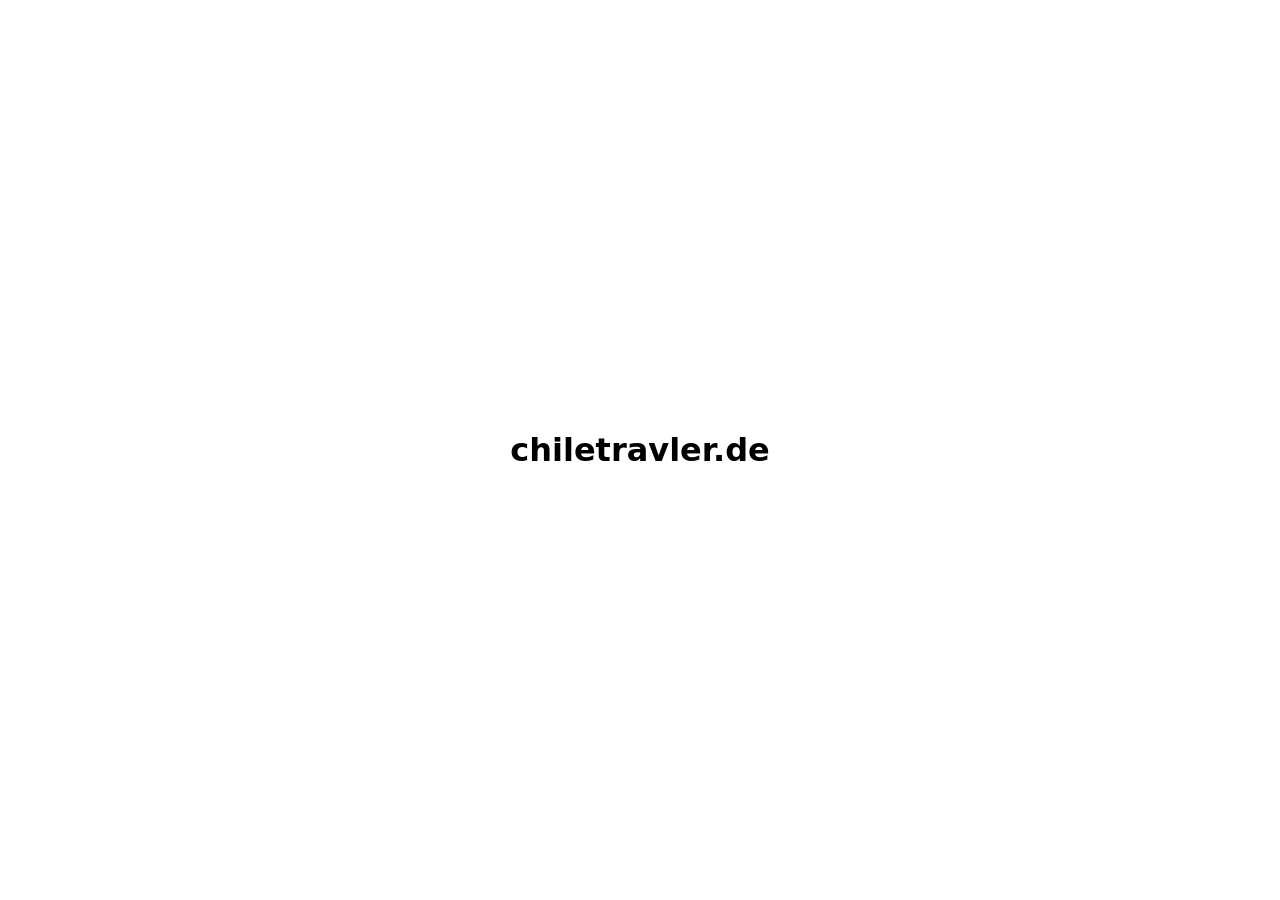
==== index.html @ 89c35374 "Seed chiletravler.de: concept, build brief, CNAME" ====
<!doctype html><html lang="de"><head><meta charset="utf-8"><meta name="viewport" content="width=device-width,initial-scale=1"><meta name="robots" content="noindex"><title>Work in Progress</title></head><body style="font-family:system-ui;display:grid;place-items:center;min-height:100vh;margin:0"><h1>chiletravler.de</h1></body></html>
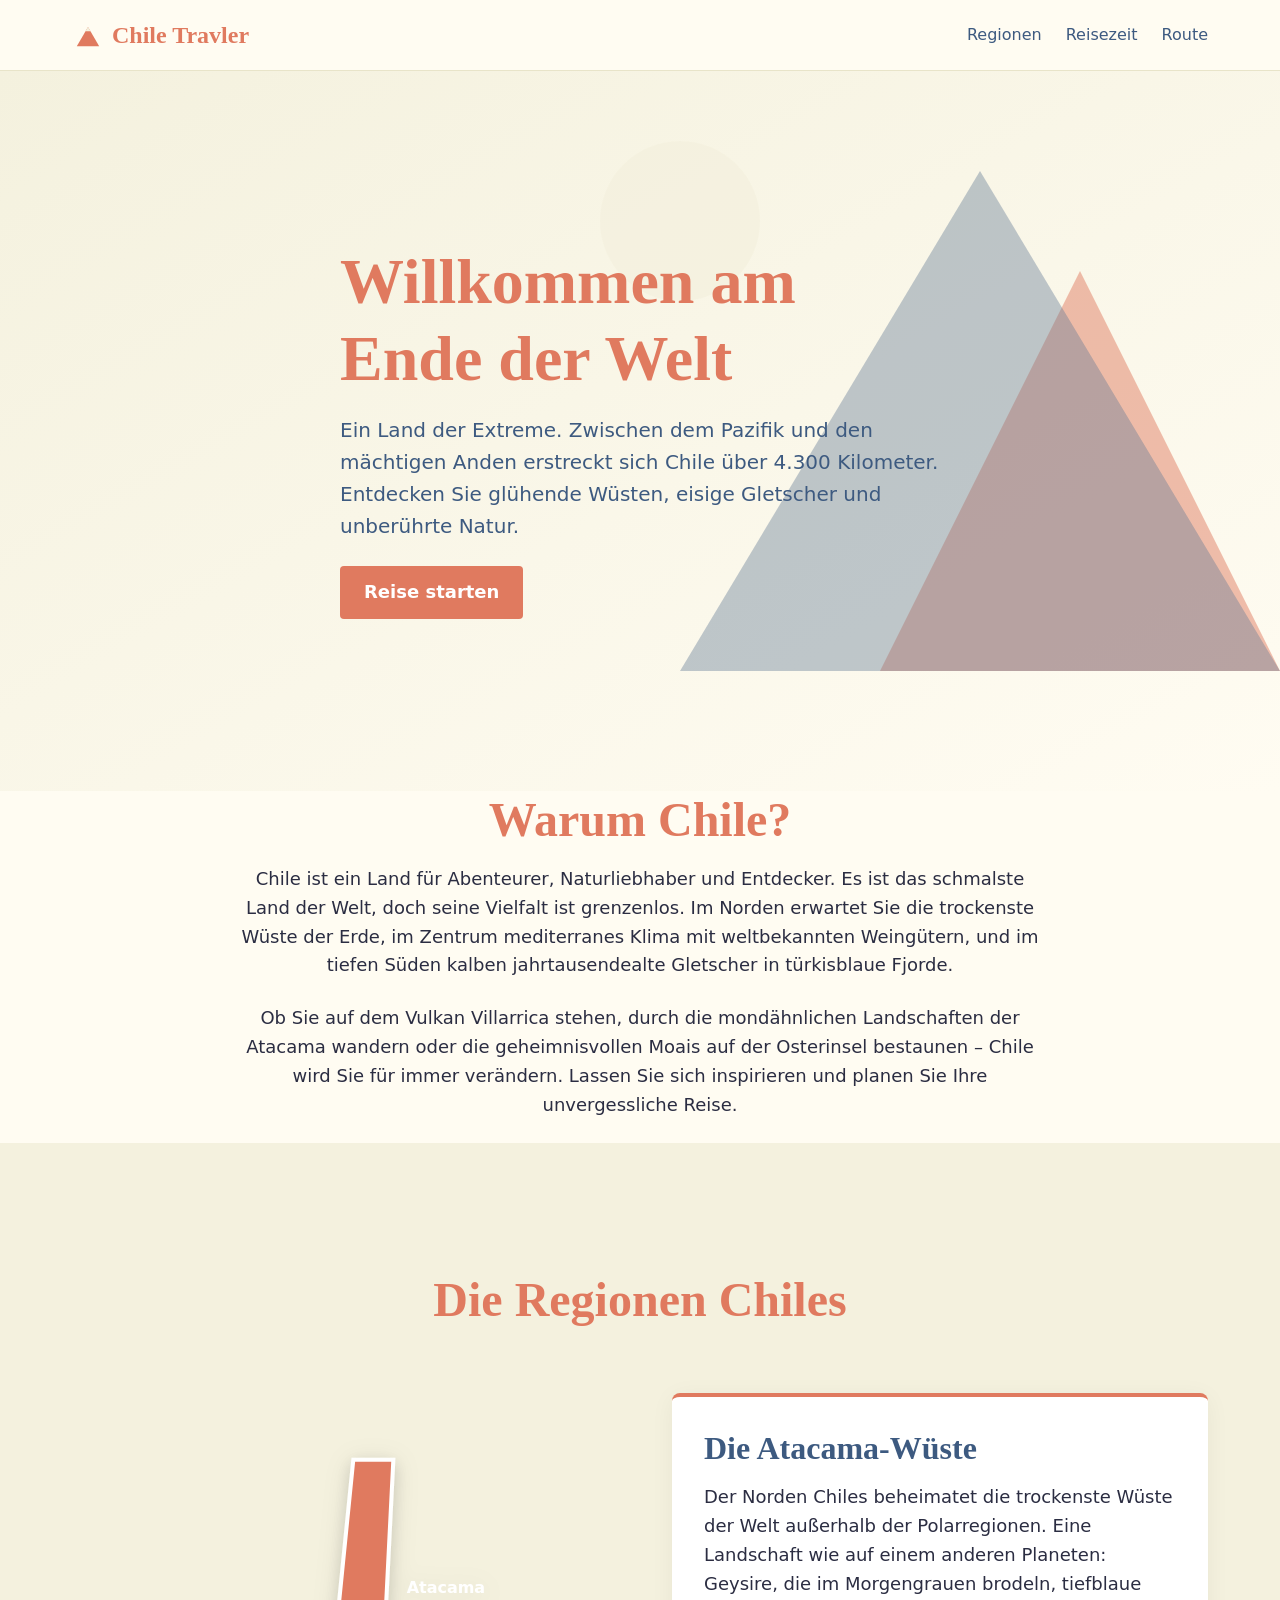
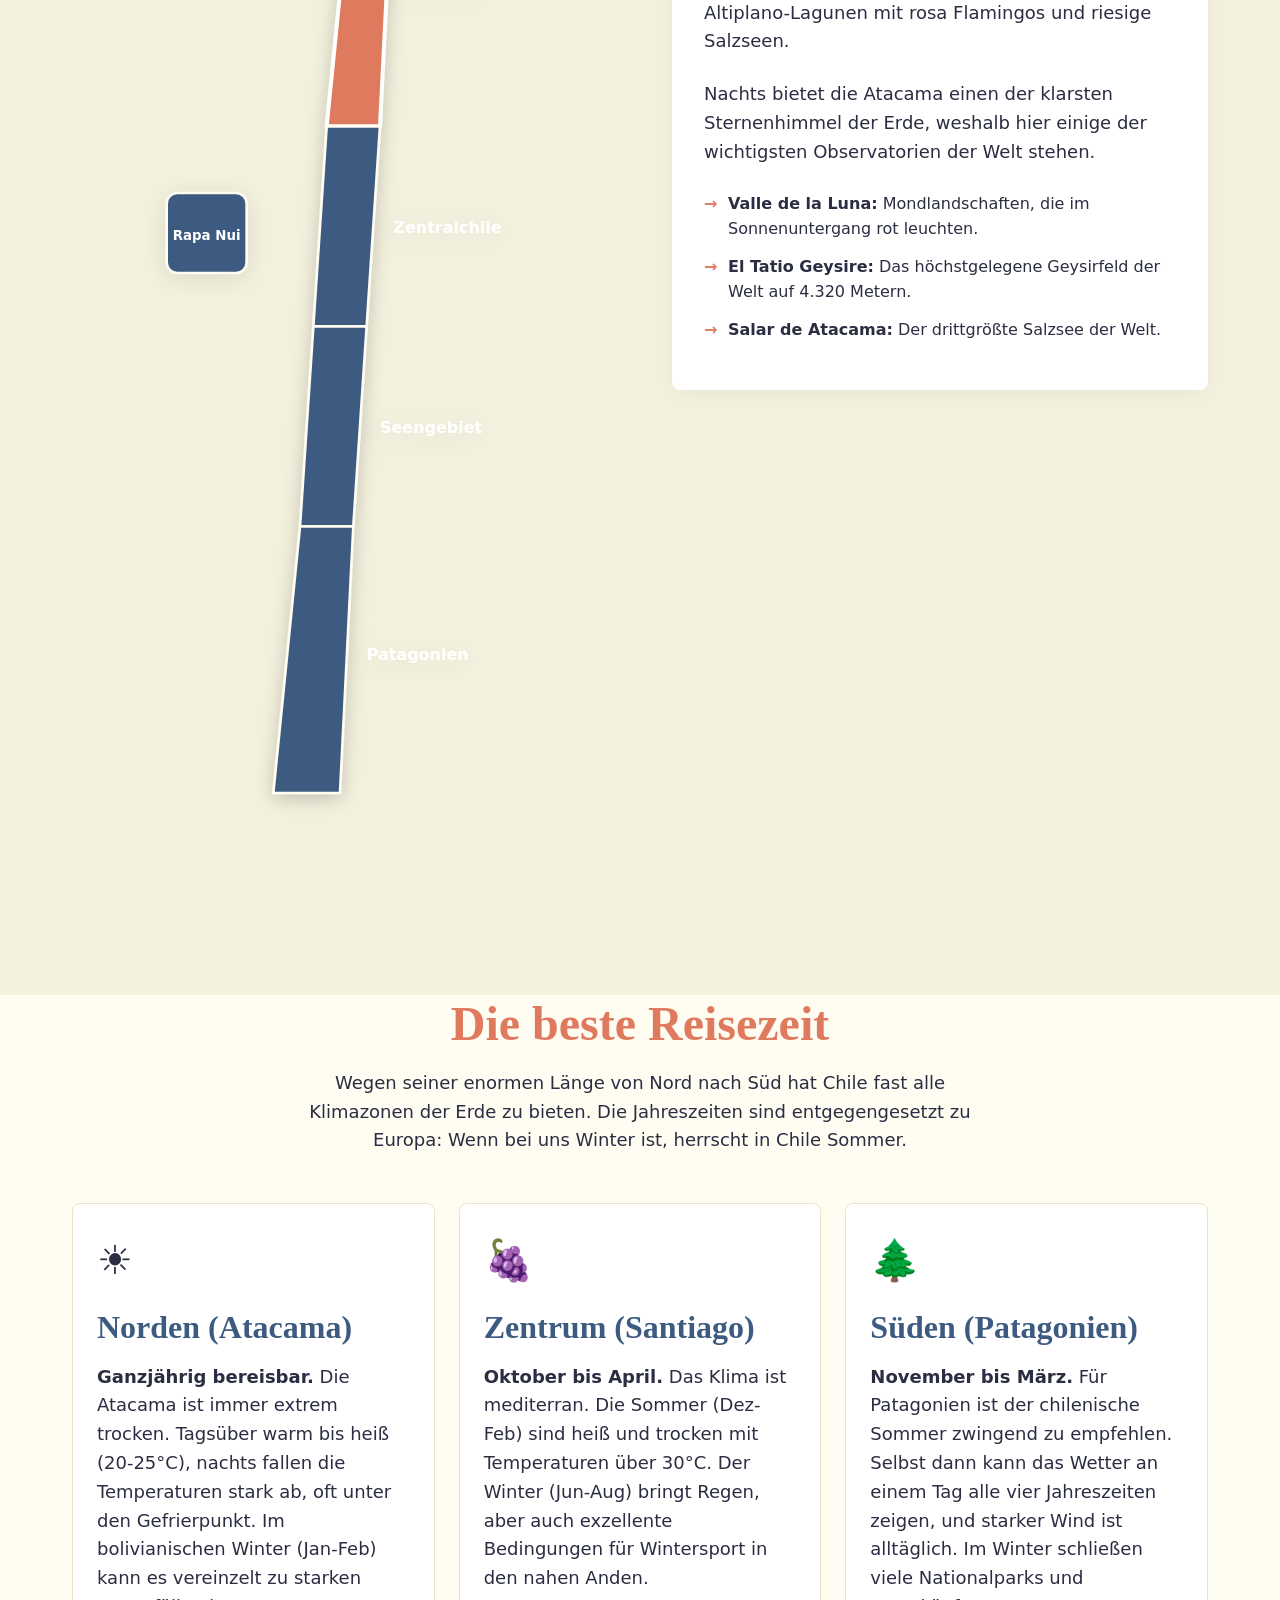
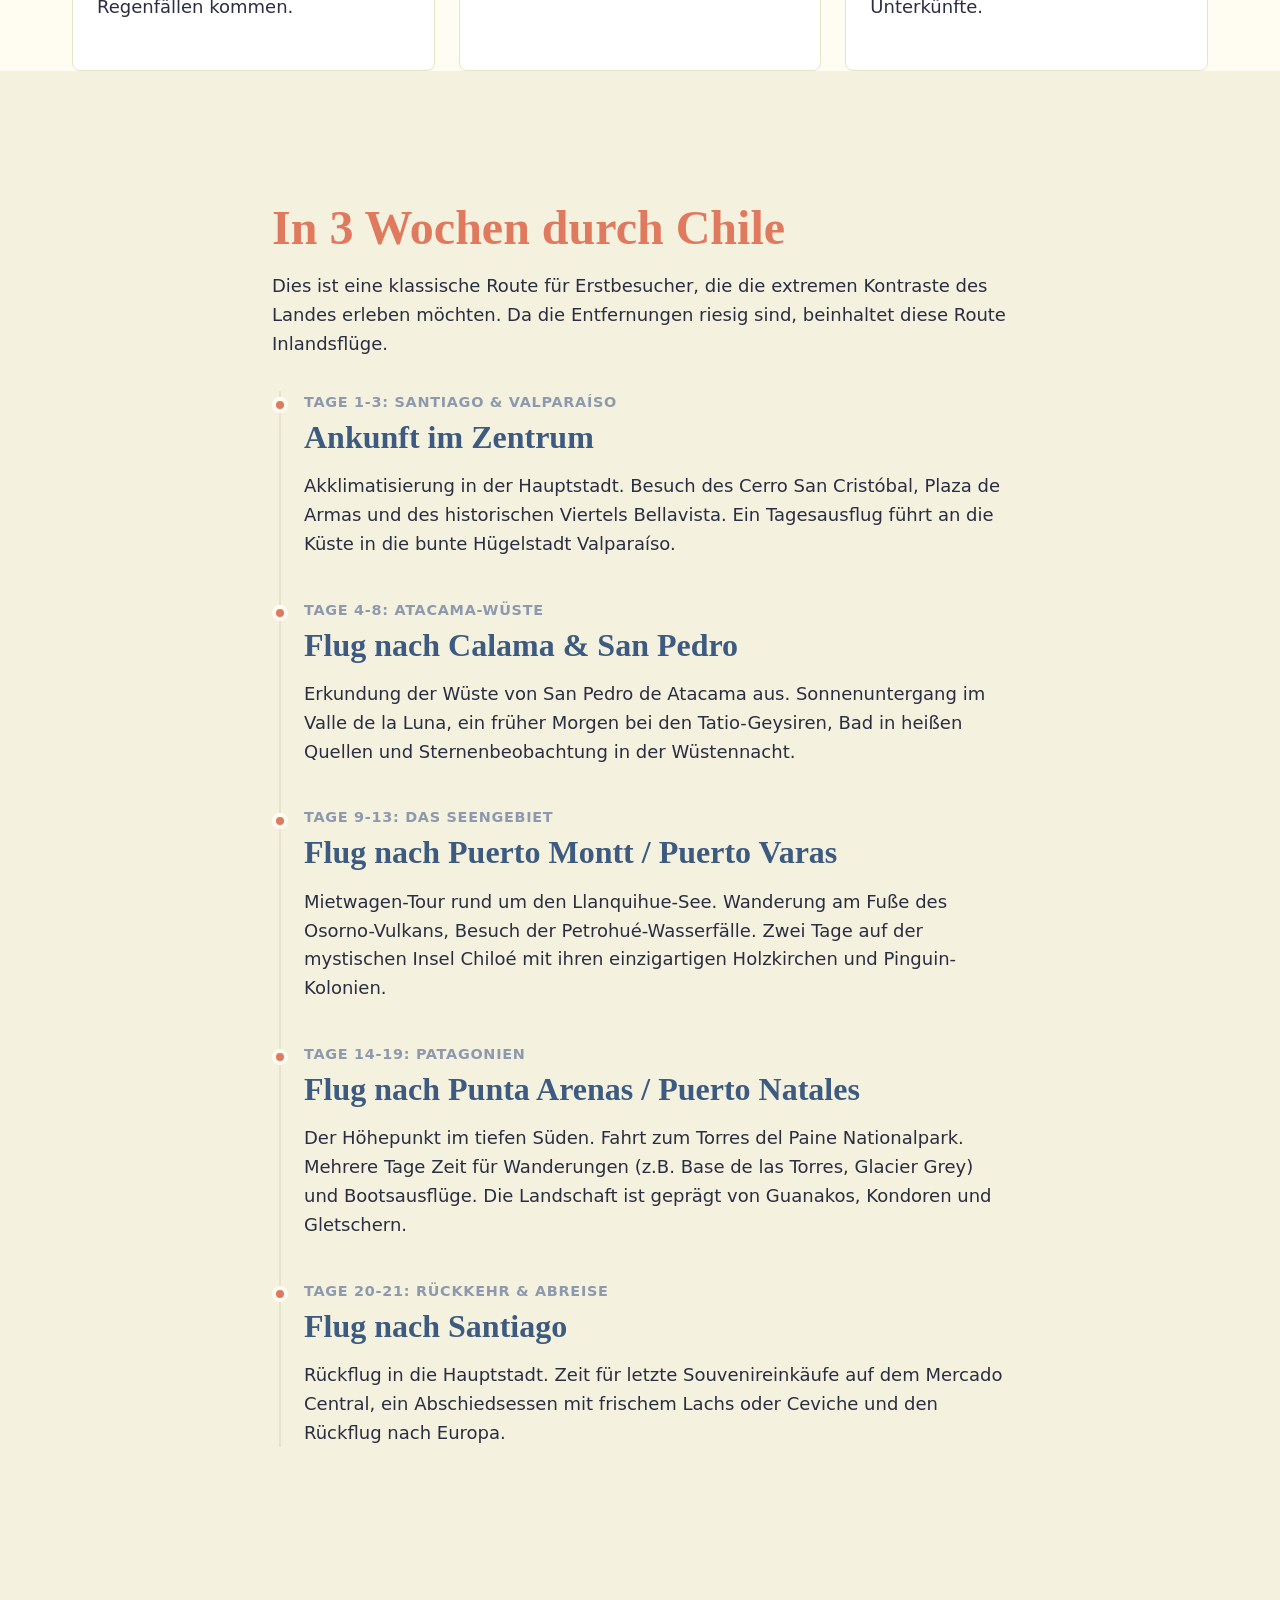
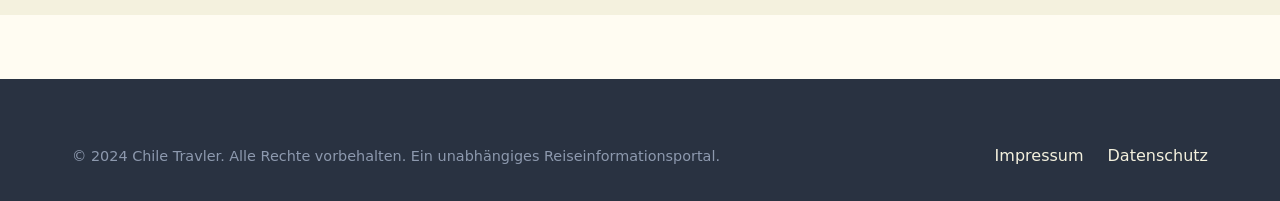
==== commit 8b7350ac: "feat: complete chiletravler.de static site - Built fully responsive one-page landing (index.html) wi" ====
--- a/index.html
+++ b/index.html
@@ -1 +1,260 @@
-<!doctype html><html lang="de"><head><meta charset="utf-8"><meta name="viewport" content="width=device-width,initial-scale=1"><meta name="robots" content="noindex"><title>Work in Progress</title></head><body style="font-family:system-ui;display:grid;place-items:center;min-height:100vh;margin:0"><h1>chiletravler.de</h1></body></html>
+<!DOCTYPE html>
+<html lang="de">
+<head>
+  <meta charset="utf-8">
+  <meta name="viewport" content="width=device-width, initial-scale=1">
+  <title>Chile Travler | Entdecke das Abenteuer deines Lebens</title>
+  <meta name="description" content="Ein Reiseführer für Chile: Von der Atacama-Wüste über Patagonien bis zur Osterinsel. Entdecke die besten Reisezeiten, Routen und Highlights.">
+
+  <!-- Open Graph -->
+  <meta property="og:title" content="Chile Travler | Entdecke das Abenteuer deines Lebens">
+  <meta property="og:description" content="Ein Reiseführer für Chile: Von der Atacama-Wüste über Patagonien bis zur Osterinsel. Entdecke die besten Reisezeiten, Routen und Highlights.">
+  <meta property="og:type" content="website">
+  <meta property="og:url" content="https://chiletravler.de/">
+  <meta property="og:locale" content="de_DE">
+
+  <link rel="stylesheet" href="styles.css">
+  <link rel="icon" type="image/svg+xml" href="favicon.svg">
+  <meta name="theme-color" content="#e07a5f">
+</head>
+<body>
+  <a href="#main-content" class="visually-hidden" style="position: absolute; top: -100px; padding: 1rem; background: var(--color-bg); z-index: 1000;">Zum Hauptinhalt springen</a>
+
+  <header>
+    <div class="container header-inner">
+      <a href="/" class="logo">
+        <svg class="logo-icon" viewBox="0 0 100 100" aria-hidden="true">
+          <path d="M 15,85 L 50,25 L 85,85 Z" fill="#e07a5f"/>
+          <path d="M 50,25 L 42,38 L 58,38 Z" fill="#f4f1de"/>
+        </svg>
+        Chile Travler
+      </a>
+      <nav aria-label="Hauptnavigation">
+        <ul>
+          <li><a href="#karte">Regionen</a></li>
+          <li><a href="#reisezeit">Reisezeit</a></li>
+          <li><a href="#route">Route</a></li>
+        </ul>
+      </nav>
+    </div>
+  </header>
+
+  <main id="main-content">
+    <!-- Hero Section -->
+    <section class="hero">
+      <div class="container">
+        <div class="hero-content">
+          <h1>Willkommen am Ende der Welt</h1>
+          <p>Ein Land der Extreme. Zwischen dem Pazifik und den mächtigen Anden erstreckt sich Chile über 4.300 Kilometer. Entdecken Sie glühende Wüsten, eisige Gletscher und unberührte Natur.</p>
+          <a href="#karte" class="btn">Reise starten</a>
+        </div>
+      </div>
+      <!-- Decorative SVG Background -->
+      <svg class="hero-bg" viewBox="0 0 800 600" preserveAspectRatio="xMaxYMid slice" aria-hidden="true">
+        <path d="M 400,600 L 600,200 L 800,600 Z" fill="var(--color-terracotta)" opacity="0.6"/>
+        <path d="M 200,600 L 500,100 L 800,600 Z" fill="var(--color-andes-blue)" opacity="0.4"/>
+        <circle cx="200" cy="150" r="80" fill="var(--color-sand)" opacity="0.8"/>
+      </svg>
+    </section>
+
+    <!-- Intro Section -->
+    <section class="container" id="intro">
+      <div style="max-width: 800px; margin: 0 auto; text-align: center;">
+        <h2>Warum Chile?</h2>
+        <p>Chile ist ein Land für Abenteurer, Naturliebhaber und Entdecker. Es ist das schmalste Land der Welt, doch seine Vielfalt ist grenzenlos. Im Norden erwartet Sie die trockenste Wüste der Erde, im Zentrum mediterranes Klima mit weltbekannten Weingütern, und im tiefen Süden kalben jahrtausendealte Gletscher in türkisblaue Fjorde.</p>
+        <p>Ob Sie auf dem Vulkan Villarrica stehen, durch die mondähnlichen Landschaften der Atacama wandern oder die geheimnisvollen Moais auf der Osterinsel bestaunen – Chile wird Sie für immer verändern. Lassen Sie sich inspirieren und planen Sie Ihre unvergessliche Reise.</p>
+      </div>
+    </section>
+
+    <!-- Interactive Map Section -->
+    <section class="map-section" id="karte">
+      <div class="container">
+        <h2 style="text-align: center; margin-bottom: var(--spacing-lg);">Die Regionen Chiles</h2>
+        <div class="map-layout">
+
+          <!-- SVG Map -->
+          <div class="map-container" aria-label="Interaktive Karte von Chile">
+            <svg class="chile-map" viewBox="0 0 300 800" xmlns="http://www.w3.org/2000/svg" aria-label="Karte der Regionen Chiles">
+              <!-- Definitions for map -->
+              <defs>
+                <filter id="shadow">
+                  <feDropShadow dx="0" dy="4" stdDeviation="6" flood-opacity="0.1" />
+                </filter>
+              </defs>
+
+              <!-- Map Regions (Simplified representations for visual effect) -->
+              <g class="map-layer" filter="url(#shadow)">
+                <!-- Norte Grande & Chico (Atacama) -->
+                <path id="atacama" class="map-region active" d="M 160,50 L 190,50 L 180,250 L 140,250 Z" aria-label="Region Atacama auswählen" role="button" aria-pressed="true" />
+
+                <!-- Central Chile -->
+                <path id="zentralchile" class="map-region" d="M 140,250 L 180,250 L 170,400 L 130,400 Z" aria-label="Region Zentralchile auswählen" role="button" aria-pressed="false" />
+
+                <!-- Lakes Region -->
+                <path id="seengebiet" class="map-region" d="M 130,400 L 170,400 L 160,550 L 120,550 Z" aria-label="Region Seengebiet auswählen" role="button" aria-pressed="false" />
+
+                <!-- Patagonia -->
+                <path id="patagonien" class="map-region" d="M 120,550 L 160,550 L 150,750 L 100,750 L 110,650 Z" aria-label="Region Patagonien auswählen" role="button" aria-pressed="false" />
+              </g>
+
+              <!-- Easter Island (floating box) -->
+              <g transform="translate(20, 300)">
+                <rect id="osterinsel" class="map-region" x="0" y="0" width="60" height="60" rx="8" aria-label="Region Osterinsel auswählen" role="button" aria-pressed="false" />
+                <text x="30" y="35" text-anchor="middle" font-family="var(--font-sans)" font-size="10" fill="#fff" pointer-events="none" font-weight="bold">Rapa Nui</text>
+              </g>
+
+              <!-- Map Labels -->
+              <g class="map-labels">
+                <text x="200" y="150">Atacama</text>
+                <text x="190" y="330">Zentralchile</text>
+                <text x="180" y="480">Seengebiet</text>
+                <text x="170" y="650">Patagonien</text>
+              </g>
+            </svg>
+          </div>
+
+          <!-- Content Panels -->
+          <div class="region-content" aria-live="polite">
+
+            <!-- Atacama Panel -->
+            <div id="panel-atacama" class="region-panel active">
+              <h3>Die Atacama-Wüste</h3>
+              <p>Der Norden Chiles beheimatet die trockenste Wüste der Welt außerhalb der Polarregionen. Eine Landschaft wie auf einem anderen Planeten: Geysire, die im Morgengrauen brodeln, tiefblaue Altiplano-Lagunen mit rosa Flamingos und riesige Salzseen.</p>
+              <p>Nachts bietet die Atacama einen der klarsten Sternenhimmel der Erde, weshalb hier einige der wichtigsten Observatorien der Welt stehen.</p>
+              <ul class="region-highlights">
+                <li><strong>Valle de la Luna:</strong> Mondlandschaften, die im Sonnenuntergang rot leuchten.</li>
+                <li><strong>El Tatio Geysire:</strong> Das höchstgelegene Geysirfeld der Welt auf 4.320 Metern.</li>
+                <li><strong>Salar de Atacama:</strong> Der drittgrößte Salzsee der Welt.</li>
+              </ul>
+            </div>
+
+            <!-- Zentralchile Panel -->
+            <div id="panel-zentralchile" class="region-panel" hidden>
+              <h3>Zentralchile & Santiago</h3>
+              <p>Das Herz Chiles schlägt im Zentrum. Die kosmopolitische Hauptstadt Santiago de Chile liegt malerisch eingebettet in einem Tal, umgeben von den schneebedeckten Gipfeln der Anden.</p>
+              <p>Diese Region profitiert von einem mediterranen Klima, was sie zu einem der weltbesten Weinbaugebiete macht. Nur wenige Autostunden entfernt liegt die bunte Hafenstadt Valparaíso, die zum UNESCO-Weltkulturerbe gehört.</p>
+              <ul class="region-highlights">
+                <li><strong>Santiago:</strong> Pulsierende Metropole mit dem Aussichtsberg Cerro San Cristóbal.</li>
+                <li><strong>Valparaíso:</strong> Künstlerische Hafenstadt mit historischen Standseilbahnen und Street-Art.</li>
+                <li><strong>Casablanca-Tal:</strong> Exzellente Weingüter, berühmt für Sauvignon Blanc und Carménère.</li>
+              </ul>
+            </div>
+
+            <!-- Seengebiet Panel -->
+            <div id="panel-seengebiet" class="region-panel" hidden>
+              <h3>Das Seengebiet</h3>
+              <p>Der Kleine Süden Chiles, auch die chilenische Schweiz genannt. Tiefblaue Seen, dichte, uralte Araukarienwälder und schneebedeckte, perfekt kegelförmige Vulkane prägen das Bild dieser magischen Region.</p>
+              <p>Es ist ein Paradies für Outdoor-Enthusiasten: Wandern, Rafting, Skifahren und Fliegenfischen gehören hier zum Alltag. Zudem ist die Region stark von der Kultur der indigenen Mapuche geprägt.</p>
+              <ul class="region-highlights">
+                <li><strong>Vulkan Osorno:</strong> Ein makelloser Kegelvulkan am Ufer des Llanquihue-Sees.</li>
+                <li><strong>Insel Chiloé:</strong> Mystische Insel mit einzigartigen Holzkirchen und Palafitos (Pfahlbauten).</li>
+                <li><strong>Pucón:</strong> Das Abenteuer-Zentrum am Fuße des aktiven Vulkans Villarrica.</li>
+              </ul>
+            </div>
+
+            <!-- Patagonien Panel -->
+            <div id="panel-patagonien" class="region-panel" hidden>
+              <h3>Patagonien & Tierra del Fuego</h3>
+              <p>Der wilde, ungezähmte Süden. Patagonien ist eine Landschaft der Superlative, geprägt von gigantischen Eisfeldern, schroffen Granitspitzen, tiefen Fjorden und endloser Pampa.</p>
+              <p>Ganz im Süden, durch die Magellanstraße getrennt, liegt Feuerland (Tierra del Fuego) – das Ende der Welt. Die Natur hier ist rau, unbarmherzig und von unbeschreiblicher Schönheit.</p>
+              <ul class="region-highlights">
+                <li><strong>Torres del Paine:</strong> Einer der schönsten Nationalparks der Welt mit den markanten Granittürmen.</li>
+                <li><strong>Carretera Austral:</strong> Eine der spektakulärsten Roadtrip-Routen der Welt durch dichte Urwälder.</li>
+                <li><strong>Punta Arenas:</strong> Das Tor zur Antarktis und Ausgangspunkt für Pinguin-Beobachtungen.</li>
+              </ul>
+            </div>
+
+            <!-- Osterinsel Panel -->
+            <div id="panel-osterinsel" class="region-panel" hidden>
+              <h3>Osterinsel (Rapa Nui)</h3>
+              <p>Über 3.500 Kilometer vom chilenischen Festland entfernt, mitten im Pazifik, liegt eine der isoliertesten bewohnten Inseln der Welt. Die Osterinsel ist berühmt für ihre mysteriösen, gigantischen Steinstatuen, die Moais.</p>
+              <p>Doch Rapa Nui bietet mehr als nur Archäologie: Vulkanische Krater, weiße Sandstrände und eine lebendige polynesische Kultur machen die Insel zu einem unvergleichlichen Reiseziel.</p>
+              <ul class="region-highlights">
+                <li><strong>Ahu Tongariki:</strong> Die größte Zeremonialanlage mit 15 aufgereihten Moais.</li>
+                <li><strong>Rano Raraku:</strong> Der Steinbruch der Vulkane, in dem die Statuen gemeißelt wurden.</li>
+                <li><strong>Anakena Beach:</strong> Ein malerischer Palmenstrand mit eigenem Ahu (Plattform).</li>
+              </ul>
+            </div>
+
+          </div>
+        </div>
+      </div>
+    </section>
+
+    <!-- Best Times Section -->
+    <section class="container" id="reisezeit">
+      <h2 style="text-align: center;">Die beste Reisezeit</h2>
+      <p style="text-align: center; max-width: 700px; margin: 0 auto 3rem;">Wegen seiner enormen Länge von Nord nach Süd hat Chile fast alle Klimazonen der Erde zu bieten. Die Jahreszeiten sind entgegengesetzt zu Europa: Wenn bei uns Winter ist, herrscht in Chile Sommer.</p>
+
+      <div class="weather-cards">
+        <div class="weather-card">
+          <div class="weather-icon" aria-hidden="true">☀️</div>
+          <h3>Norden (Atacama)</h3>
+          <p><strong>Ganzjährig bereisbar.</strong> Die Atacama ist immer extrem trocken. Tagsüber warm bis heiß (20-25°C), nachts fallen die Temperaturen stark ab, oft unter den Gefrierpunkt. Im bolivianischen Winter (Jan-Feb) kann es vereinzelt zu starken Regenfällen kommen.</p>
+        </div>
+        <div class="weather-card">
+          <div class="weather-icon" aria-hidden="true">🍇</div>
+          <h3>Zentrum (Santiago)</h3>
+          <p><strong>Oktober bis April.</strong> Das Klima ist mediterran. Die Sommer (Dez-Feb) sind heiß und trocken mit Temperaturen über 30°C. Der Winter (Jun-Aug) bringt Regen, aber auch exzellente Bedingungen für Wintersport in den nahen Anden.</p>
+        </div>
+        <div class="weather-card">
+          <div class="weather-icon" aria-hidden="true">🌲</div>
+          <h3>Süden (Patagonien)</h3>
+          <p><strong>November bis März.</strong> Für Patagonien ist der chilenische Sommer zwingend zu empfehlen. Selbst dann kann das Wetter an einem Tag alle vier Jahreszeiten zeigen, und starker Wind ist alltäglich. Im Winter schließen viele Nationalparks und Unterkünfte.</p>
+        </div>
+      </div>
+    </section>
+
+    <!-- Route Section -->
+    <section class="map-section" id="route">
+      <div class="container" style="max-width: 800px;">
+        <h2>In 3 Wochen durch Chile</h2>
+        <p>Dies ist eine klassische Route für Erstbesucher, die die extremen Kontraste des Landes erleben möchten. Da die Entfernungen riesig sind, beinhaltet diese Route Inlandsflüge.</p>
+
+        <div class="route-timeline">
+          <div class="route-stop">
+            <span class="route-day">Tage 1-3: Santiago & Valparaíso</span>
+            <h3>Ankunft im Zentrum</h3>
+            <p>Akklimatisierung in der Hauptstadt. Besuch des Cerro San Cristóbal, Plaza de Armas und des historischen Viertels Bellavista. Ein Tagesausflug führt an die Küste in die bunte Hügelstadt Valparaíso.</p>
+          </div>
+          <div class="route-stop">
+            <span class="route-day">Tage 4-8: Atacama-Wüste</span>
+            <h3>Flug nach Calama & San Pedro</h3>
+            <p>Erkundung der Wüste von San Pedro de Atacama aus. Sonnenuntergang im Valle de la Luna, ein früher Morgen bei den Tatio-Geysiren, Bad in heißen Quellen und Sternenbeobachtung in der Wüstennacht.</p>
+          </div>
+          <div class="route-stop">
+            <span class="route-day">Tage 9-13: Das Seengebiet</span>
+            <h3>Flug nach Puerto Montt / Puerto Varas</h3>
+            <p>Mietwagen-Tour rund um den Llanquihue-See. Wanderung am Fuße des Osorno-Vulkans, Besuch der Petrohué-Wasserfälle. Zwei Tage auf der mystischen Insel Chiloé mit ihren einzigartigen Holzkirchen und Pinguin-Kolonien.</p>
+          </div>
+          <div class="route-stop">
+            <span class="route-day">Tage 14-19: Patagonien</span>
+            <h3>Flug nach Punta Arenas / Puerto Natales</h3>
+            <p>Der Höhepunkt im tiefen Süden. Fahrt zum Torres del Paine Nationalpark. Mehrere Tage Zeit für Wanderungen (z.B. Base de las Torres, Glacier Grey) und Bootsausflüge. Die Landschaft ist geprägt von Guanakos, Kondoren und Gletschern.</p>
+          </div>
+          <div class="route-stop">
+            <span class="route-day">Tage 20-21: Rückkehr & Abreise</span>
+            <h3>Flug nach Santiago</h3>
+            <p>Rückflug in die Hauptstadt. Zeit für letzte Souvenireinkäufe auf dem Mercado Central, ein Abschiedsessen mit frischem Lachs oder Ceviche und den Rückflug nach Europa.</p>
+          </div>
+        </div>
+      </div>
+    </section>
+
+  </main>
+
+  <footer>
+    <div class="container footer-content">
+      <div class="copyright">
+        © 2024 Chile Travler. Alle Rechte vorbehalten. Ein unabhängiges Reiseinformationsportal.
+      </div>
+      <ul class="footer-links">
+        <li><a href="impressum.html">Impressum</a></li>
+        <li><a href="datenschutz.html">Datenschutz</a></li>
+      </ul>
+    </div>
+  </footer>
+
+  <script src="script.js"></script>
+</body>
+</html>
--- a/styles.css
+++ b/styles.css
@@ -0,0 +1,501 @@
+/* Base styles & variables */
+:root {
+  /* Colors - warm & adventurous */
+  --color-terracotta: #e07a5f;
+  --color-terracotta-dark: #c05c43;
+  --color-sand: #f4f1de;
+  --color-sand-dark: #e8e4c9;
+  --color-andes-blue: #3d5a80;
+  --color-andes-blue-dark: #293241;
+  --color-text: #2b2d42;
+  --color-text-light: #8d99ae;
+  --color-bg: #fffcf2;
+  --color-bg-card: #ffffff;
+
+  /* Typography */
+  --font-serif: "Georgia", "Times New Roman", serif;
+  --font-sans: system-ui, -apple-system, BlinkMacSystemFont, "Segoe UI", Roboto, "Helvetica Neue", Arial, sans-serif;
+
+  /* Layout */
+  --max-width: 1200px;
+  --spacing-sm: 1rem;
+  --spacing-md: 2rem;
+  --spacing-lg: 4rem;
+  --spacing-xl: 8rem;
+
+  /* Border radius */
+  --br: 8px;
+}
+
+/* Dark mode support */
+@media (prefers-color-scheme: dark) {
+  :root {
+    --color-text: #f4f1de;
+    --color-text-light: #a8b2c1;
+    --color-bg: #1a1f26;
+    --color-bg-card: #293241;
+    --color-andes-blue: #6d93c0;
+  }
+}
+
+/* Reset & Base */
+*, *::before, *::after {
+  box-sizing: border-box;
+}
+
+body {
+  margin: 0;
+  font-family: var(--font-sans);
+  color: var(--color-text);
+  background-color: var(--color-bg);
+  line-height: 1.6;
+  overflow-x: hidden;
+}
+
+/* Reduced motion */
+@media (prefers-reduced-motion: reduce) {
+  * {
+    animation-duration: 0.01ms !important;
+    animation-iteration-count: 1 !important;
+    transition-duration: 0.01ms !important;
+    scroll-behavior: auto !important;
+  }
+}
+
+html {
+  scroll-behavior: smooth;
+}
+
+/* Typography */
+h1, h2, h3, h4, h5, h6 {
+  font-family: var(--font-serif);
+  color: var(--color-terracotta);
+  line-height: 1.2;
+  margin-top: 0;
+  margin-bottom: 1rem;
+}
+
+h1 {
+  font-size: clamp(2.5rem, 5vw, 4.5rem);
+}
+
+h2 {
+  font-size: clamp(2rem, 4vw, 3rem);
+}
+
+h3 {
+  font-size: clamp(1.5rem, 3vw, 2rem);
+  color: var(--color-andes-blue);
+}
+
+p {
+  margin-top: 0;
+  margin-bottom: 1.5rem;
+  font-size: 1.125rem;
+}
+
+a {
+  color: var(--color-andes-blue);
+  text-decoration: none;
+  font-weight: 500;
+  transition: color 0.2s ease;
+}
+
+a:hover, a:focus {
+  color: var(--color-terracotta);
+  text-decoration: underline;
+}
+
+a:focus-visible, button:focus-visible, [tabindex]:focus-visible {
+  outline: 3px solid var(--color-terracotta);
+  outline-offset: 4px;
+}
+
+/* Layout classes */
+.container {
+  max-width: var(--max-width);
+  margin: 0 auto;
+  padding: 0 var(--spacing-sm);
+}
+
+@media (min-width: 768px) {
+  .container {
+    padding: 0 var(--spacing-md);
+  }
+}
+
+section {
+  padding: var(--spacing-lg) 0;
+}
+
+@media (min-width: 768px) {
+  section {
+    padding: var(--spacing-xl) 0;
+  }
+}
+
+.visually-hidden {
+  position: absolute;
+  width: 1px;
+  height: 1px;
+  padding: 0;
+  margin: -1px;
+  overflow: hidden;
+  clip: rect(0, 0, 0, 0);
+  white-space: nowrap;
+  border: 0;
+}
+
+/* Header & Nav */
+header {
+  padding: var(--spacing-sm) 0;
+  background-color: var(--color-bg);
+  border-bottom: 1px solid var(--color-sand-dark);
+  position: sticky;
+  top: 0;
+  z-index: 100;
+}
+
+.header-inner {
+  display: flex;
+  justify-content: space-between;
+  align-items: center;
+  flex-wrap: wrap;
+  gap: 1rem;
+}
+
+.logo {
+  display: flex;
+  align-items: center;
+  gap: 0.5rem;
+  font-family: var(--font-serif);
+  font-size: 1.5rem;
+  font-weight: bold;
+  color: var(--color-terracotta);
+  text-decoration: none;
+}
+
+.logo:hover {
+  text-decoration: none;
+  color: var(--color-terracotta-dark);
+}
+
+.logo-icon {
+  width: 32px;
+  height: 32px;
+}
+
+nav ul {
+  list-style: none;
+  padding: 0;
+  margin: 0;
+  display: flex;
+  gap: 1.5rem;
+  flex-wrap: wrap;
+}
+
+/* Hero Section */
+.hero {
+  position: relative;
+  min-height: 80vh;
+  display: flex;
+  align-items: center;
+  overflow: hidden;
+  background: linear-gradient(to bottom right, var(--color-sand), var(--color-bg));
+}
+
+@media (prefers-color-scheme: dark) {
+  .hero {
+    background: linear-gradient(to bottom right, #2a271d, var(--color-bg));
+  }
+}
+
+.hero-content {
+  position: relative;
+  z-index: 2;
+  max-width: 600px;
+}
+
+.hero p {
+  font-size: 1.25rem;
+  color: var(--color-andes-blue);
+  font-weight: 500;
+}
+
+@media (prefers-color-scheme: dark) {
+  .hero p {
+    color: var(--color-text-light);
+  }
+}
+
+/* SVG Illustration background for hero */
+.hero-bg {
+  position: absolute;
+  top: 0;
+  right: 0;
+  bottom: 0;
+  width: 100%;
+  max-width: 800px;
+  z-index: 1;
+  opacity: 0.8;
+  pointer-events: none;
+}
+
+@media (max-width: 767px) {
+  .hero-bg {
+    opacity: 0.3;
+  }
+}
+
+/* Button */
+.btn {
+  display: inline-block;
+  background-color: var(--color-terracotta);
+  color: #fff;
+  padding: 0.75rem 1.5rem;
+  border-radius: 4px;
+  font-weight: bold;
+  text-decoration: none;
+  border: none;
+  cursor: pointer;
+  transition: background-color 0.2s ease, transform 0.2s ease;
+  font-size: 1.125rem;
+}
+
+.btn:hover, .btn:focus {
+  background-color: var(--color-terracotta-dark);
+  color: #fff;
+  text-decoration: none;
+  transform: translateY(-2px);
+}
+
+/* Interactive Map Section */
+.map-section {
+  background-color: var(--color-sand);
+}
+
+@media (prefers-color-scheme: dark) {
+  .map-section {
+    background-color: #2a271d;
+  }
+}
+
+.map-layout {
+  display: grid;
+  grid-template-columns: 1fr;
+  gap: var(--spacing-md);
+  align-items: start;
+}
+
+@media (min-width: 768px) {
+  .map-layout {
+    grid-template-columns: 1fr 1fr;
+    gap: var(--spacing-lg);
+  }
+}
+
+.map-container {
+  position: relative;
+  width: 100%;
+  max-width: 400px;
+  margin: 0 auto;
+}
+
+.chile-map {
+  width: 100%;
+  height: auto;
+  filter: drop-shadow(0 4px 12px rgba(0,0,0,0.1));
+}
+
+.map-region {
+  fill: var(--color-andes-blue);
+  stroke: var(--color-bg);
+  stroke-width: 2;
+  transition: fill 0.3s ease, transform 0.3s ease;
+  cursor: pointer;
+  transform-origin: center;
+}
+
+.map-region:hover, .map-region:focus {
+  fill: var(--color-terracotta);
+  outline: none;
+}
+
+.map-region.active {
+  fill: var(--color-terracotta);
+  stroke: #fff;
+  stroke-width: 3;
+}
+
+.map-labels text {
+  font-family: var(--font-sans);
+  font-size: 12px;
+  font-weight: bold;
+  fill: #fff;
+  pointer-events: none;
+}
+
+.region-content {
+  background-color: var(--color-bg-card);
+  padding: var(--spacing-md);
+  border-radius: var(--br);
+  box-shadow: 0 4px 24px rgba(0,0,0,0.05);
+  min-height: 400px;
+  border-top: 4px solid var(--color-terracotta);
+}
+
+.region-panel {
+  display: none;
+  animation: fadeIn 0.4s ease;
+}
+
+.region-panel.active {
+  display: block;
+}
+
+@keyframes fadeIn {
+  from { opacity: 0; transform: translateY(10px); }
+  to { opacity: 1; transform: translateY(0); }
+}
+
+.region-highlights {
+  list-style-type: none;
+  padding: 0;
+  margin-top: 1.5rem;
+}
+
+.region-highlights li {
+  position: relative;
+  padding-left: 1.5rem;
+  margin-bottom: 0.75rem;
+}
+
+.region-highlights li::before {
+  content: "→";
+  position: absolute;
+  left: 0;
+  color: var(--color-terracotta);
+  font-weight: bold;
+}
+
+/* Route & Timeline */
+.route-timeline {
+  position: relative;
+  padding-left: 2rem;
+  margin-top: 2rem;
+}
+
+.route-timeline::before {
+  content: "";
+  position: absolute;
+  left: 7px;
+  top: 0;
+  bottom: 0;
+  width: 2px;
+  background-color: var(--color-sand-dark);
+}
+
+.route-stop {
+  position: relative;
+  margin-bottom: 2.5rem;
+}
+
+.route-stop::before {
+  content: "";
+  position: absolute;
+  left: -2rem;
+  top: 0.4rem;
+  width: 16px;
+  height: 16px;
+  border-radius: 50%;
+  background-color: var(--color-terracotta);
+  border: 4px solid var(--color-bg);
+}
+
+.route-day {
+  font-weight: bold;
+  color: var(--color-text-light);
+  font-size: 0.9rem;
+  text-transform: uppercase;
+  letter-spacing: 0.05em;
+  display: block;
+  margin-bottom: 0.25rem;
+}
+
+/* Best Times Cards */
+.weather-cards {
+  display: grid;
+  grid-template-columns: repeat(auto-fit, minmax(280px, 1fr));
+  gap: 1.5rem;
+  margin-top: 2rem;
+}
+
+.weather-card {
+  background-color: var(--color-bg-card);
+  padding: 1.5rem;
+  border-radius: var(--br);
+  border: 1px solid var(--color-sand-dark);
+}
+
+@media (prefers-color-scheme: dark) {
+  .weather-card {
+    border-color: #3d4a5d;
+  }
+}
+
+.weather-icon {
+  font-size: 2.5rem;
+  margin-bottom: 1rem;
+}
+
+/* Footer */
+footer {
+  background-color: var(--color-andes-blue-dark);
+  color: #fff;
+  padding: var(--spacing-lg) 0 var(--spacing-md);
+  margin-top: var(--spacing-lg);
+}
+
+.footer-content {
+  display: flex;
+  flex-direction: column;
+  gap: 2rem;
+  align-items: center;
+  text-align: center;
+}
+
+@media (min-width: 768px) {
+  .footer-content {
+    flex-direction: row;
+    justify-content: space-between;
+    text-align: left;
+  }
+}
+
+.footer-links {
+  display: flex;
+  gap: 1.5rem;
+  list-style: none;
+  padding: 0;
+  margin: 0;
+}
+
+.footer-links a {
+  color: var(--color-sand);
+}
+
+.footer-links a:hover, .footer-links a:focus {
+  color: var(--color-terracotta);
+}
+
+.copyright {
+  color: var(--color-text-light);
+  font-size: 0.9rem;
+}
+
+/* Simple Pages (Imprint, Privacy) */
+.simple-page {
+  padding-top: var(--spacing-lg);
+  padding-bottom: var(--spacing-lg);
+  max-width: 800px;
+}
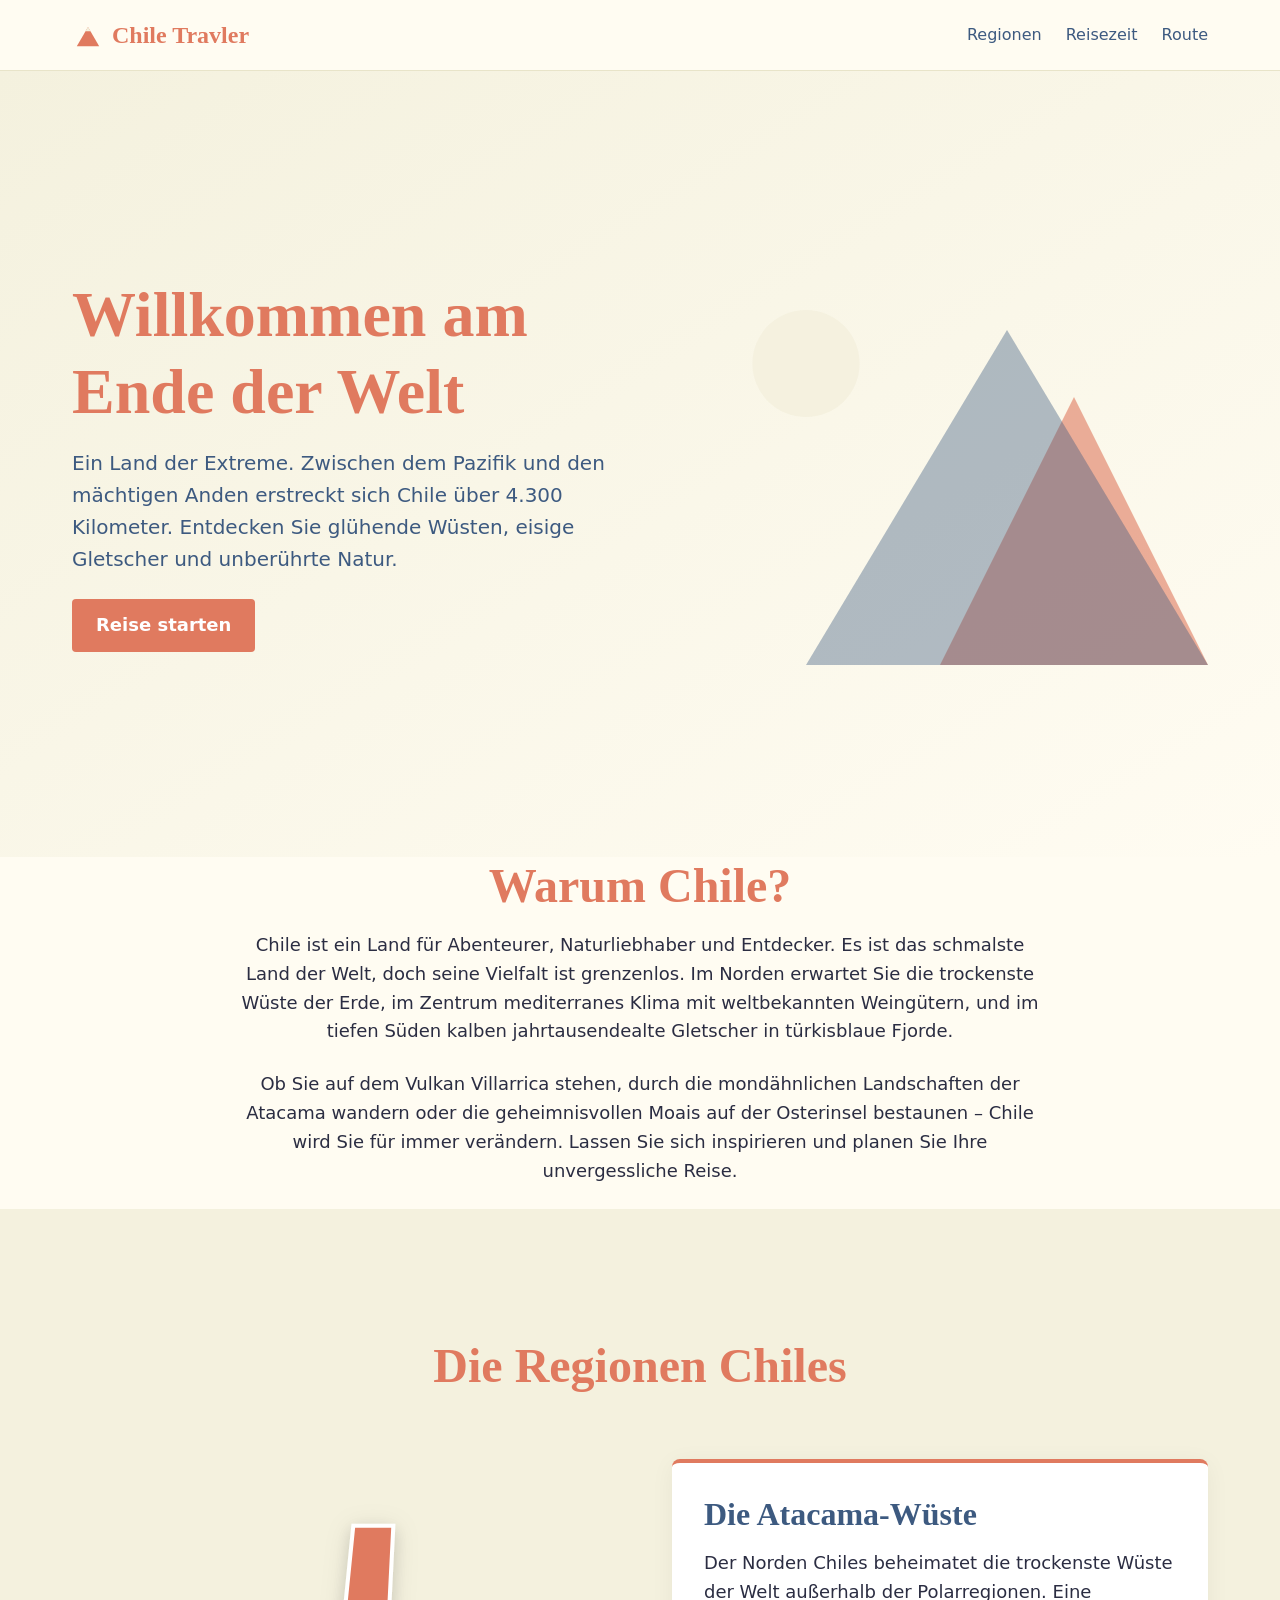
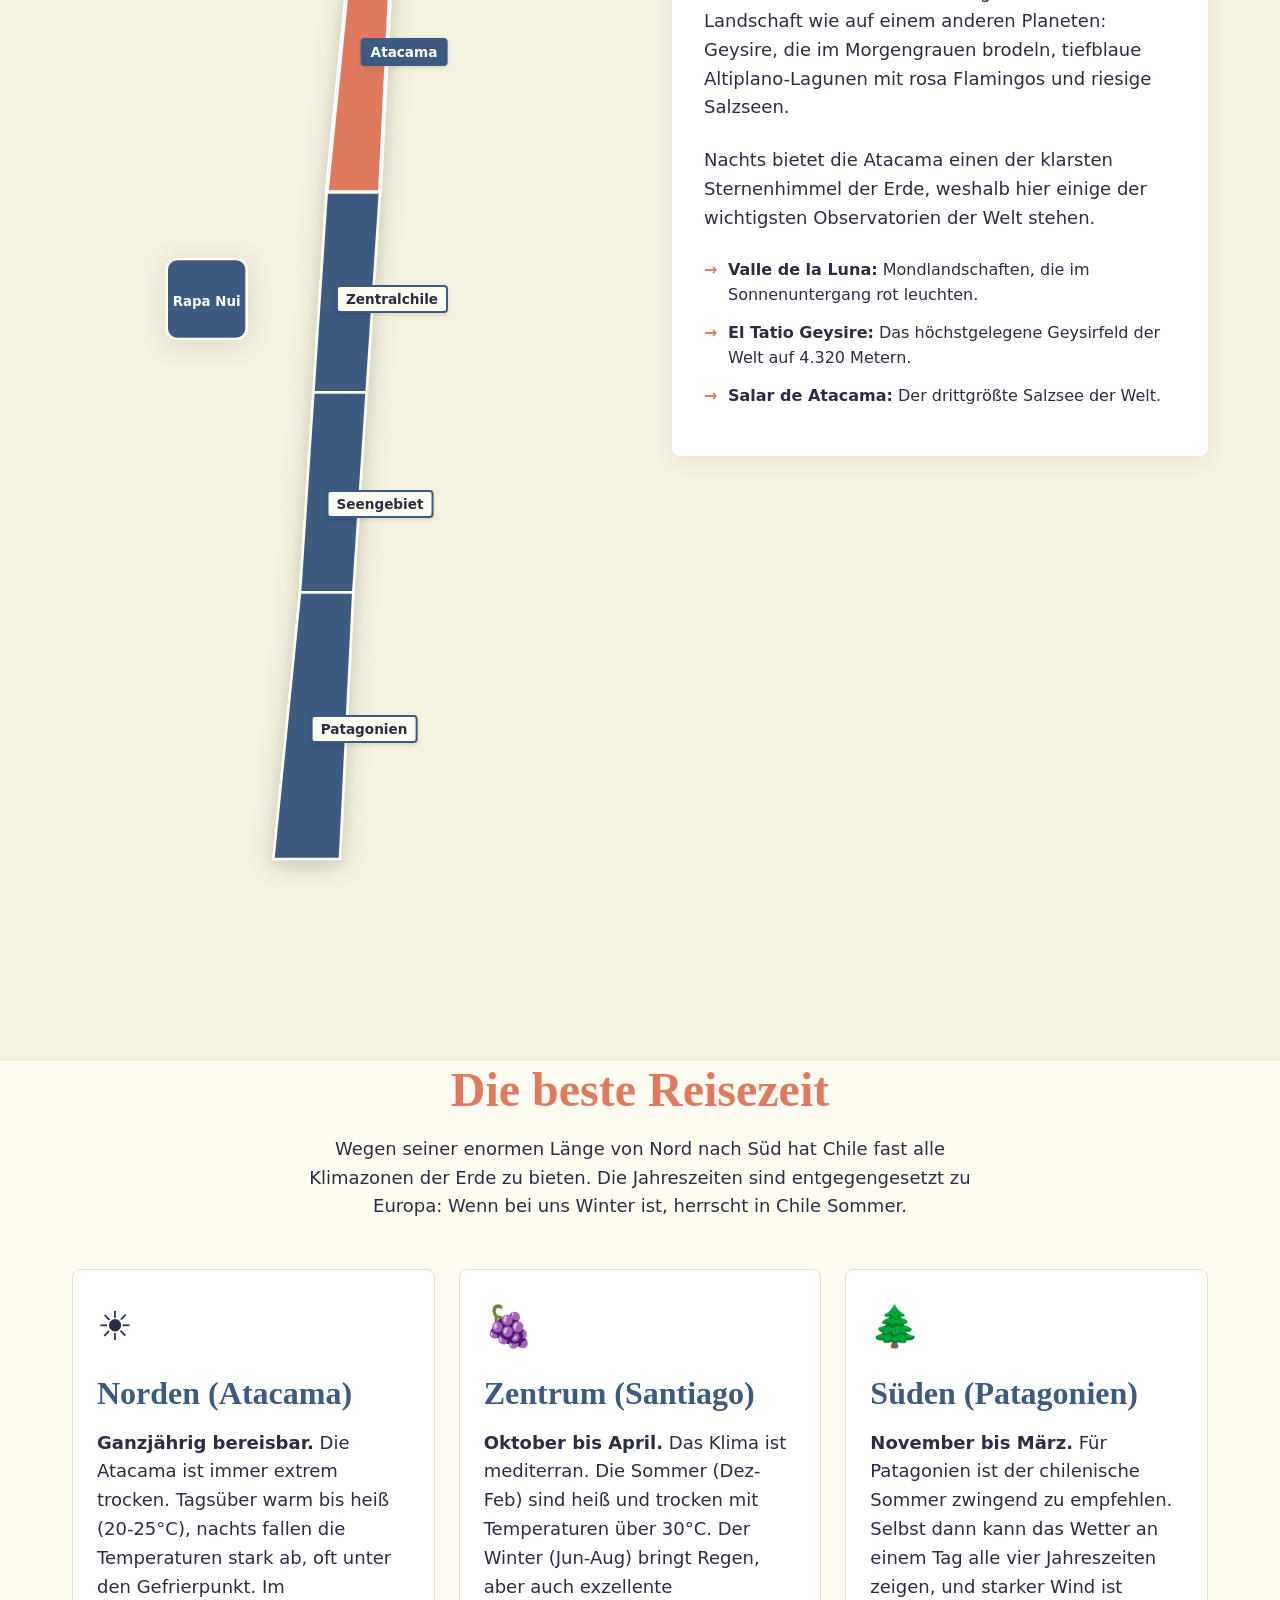
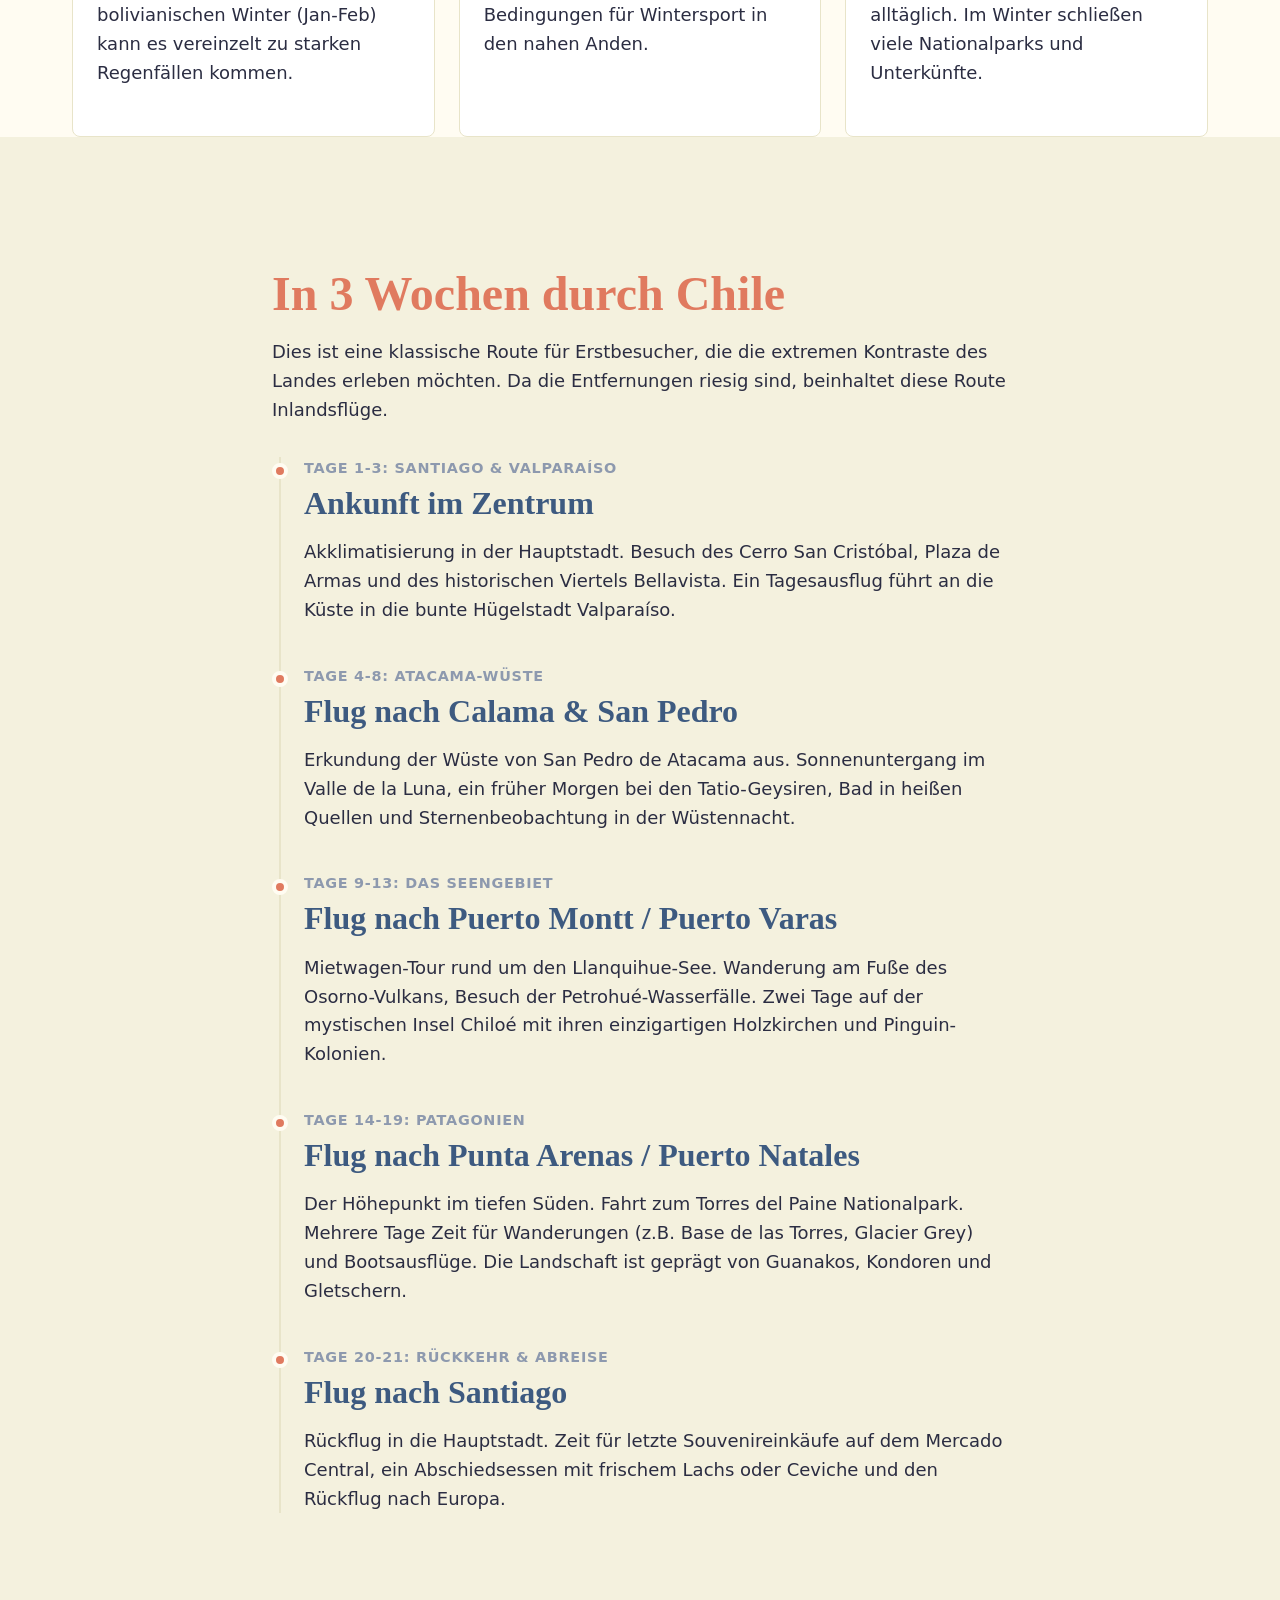
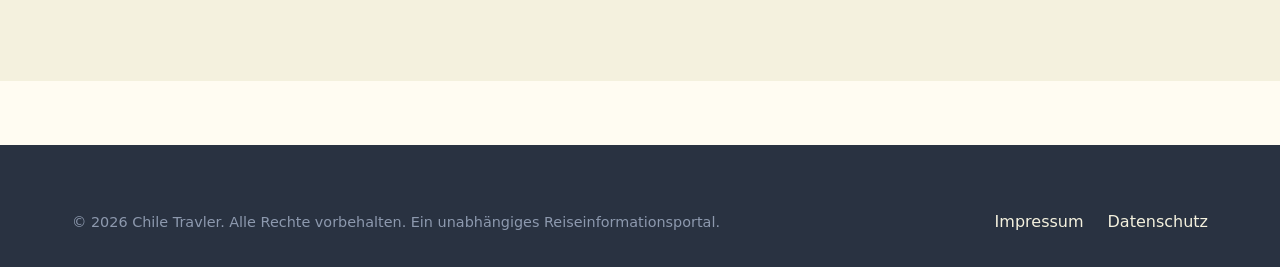
==== commit 559c870b: "fix: address PR review feedback - Refactored hero layout to use CSS Grid to prevent overlap between " ====
--- a/index.html
+++ b/index.html
@@ -42,19 +42,20 @@
   <main id="main-content">
     <!-- Hero Section -->
     <section class="hero">
-      <div class="container">
+      <div class="container hero-inner">
         <div class="hero-content">
           <h1>Willkommen am Ende der Welt</h1>
           <p>Ein Land der Extreme. Zwischen dem Pazifik und den mächtigen Anden erstreckt sich Chile über 4.300 Kilometer. Entdecken Sie glühende Wüsten, eisige Gletscher und unberührte Natur.</p>
           <a href="#karte" class="btn">Reise starten</a>
         </div>
-      </div>
-      <!-- Decorative SVG Background -->
-      <svg class="hero-bg" viewBox="0 0 800 600" preserveAspectRatio="xMaxYMid slice" aria-hidden="true">
-        <path d="M 400,600 L 600,200 L 800,600 Z" fill="var(--color-terracotta)" opacity="0.6"/>
-        <path d="M 200,600 L 500,100 L 800,600 Z" fill="var(--color-andes-blue)" opacity="0.4"/>
-        <circle cx="200" cy="150" r="80" fill="var(--color-sand)" opacity="0.8"/>
-      </svg>
+        <div class="hero-image" aria-hidden="true">
+          <svg viewBox="0 0 800 600" preserveAspectRatio="xMidYMid meet">
+            <path d="M 400,600 L 600,200 L 800,600 Z" fill="var(--color-terracotta)" opacity="0.6"/>
+            <path d="M 200,600 L 500,100 L 800,600 Z" fill="var(--color-andes-blue)" opacity="0.4"/>
+            <circle cx="200" cy="150" r="80" fill="var(--color-sand)" opacity="0.8"/>
+          </svg>
+        </div>
+      </div>
     </section>
 
     <!-- Intro Section -->
@@ -103,14 +104,15 @@
                 <text x="30" y="35" text-anchor="middle" font-family="var(--font-sans)" font-size="10" fill="#fff" pointer-events="none" font-weight="bold">Rapa Nui</text>
               </g>
 
-              <!-- Map Labels -->
-              <g class="map-labels">
-                <text x="200" y="150">Atacama</text>
-                <text x="190" y="330">Zentralchile</text>
-                <text x="180" y="480">Seengebiet</text>
-                <text x="170" y="650">Patagonien</text>
-              </g>
             </svg>
+
+            <!-- HTML Map Labels overlay for better accessibility and contrast -->
+            <div class="map-html-labels">
+              <button type="button" class="map-label-btn" data-region="atacama" style="top: 18%; left: 66%;">Atacama</button>
+              <button type="button" class="map-label-btn" data-region="zentralchile" style="top: 41%; left: 63%;">Zentralchile</button>
+              <button type="button" class="map-label-btn" data-region="seengebiet" style="top: 60%; left: 60%;">Seengebiet</button>
+              <button type="button" class="map-label-btn" data-region="patagonien" style="top: 81%; left: 56%;">Patagonien</button>
+            </div>
           </div>
 
           <!-- Content Panels -->
@@ -246,7 +248,7 @@
   <footer>
     <div class="container footer-content">
       <div class="copyright">
-        © 2024 Chile Travler. Alle Rechte vorbehalten. Ein unabhängiges Reiseinformationsportal.
+        © 2026 Chile Travler. Alle Rechte vorbehalten. Ein unabhängiges Reiseinformationsportal.
       </div>
       <ul class="footer-links">
         <li><a href="impressum.html">Impressum</a></li>
--- a/styles.css
+++ b/styles.css
@@ -210,10 +210,25 @@
   }
 }
 
+.hero-inner {
+  display: grid;
+  grid-template-columns: 1fr;
+  align-items: center;
+  gap: var(--spacing-md);
+  padding-top: var(--spacing-lg);
+  padding-bottom: var(--spacing-lg);
+}
+
+@media (min-width: 900px) {
+  .hero-inner {
+    grid-template-columns: 1fr 1fr;
+    gap: var(--spacing-lg);
+  }
+}
+
 .hero-content {
   position: relative;
   z-index: 2;
-  max-width: 600px;
 }
 
 .hero p {
@@ -228,23 +243,17 @@
   }
 }
 
-/* SVG Illustration background for hero */
-.hero-bg {
-  position: absolute;
-  top: 0;
-  right: 0;
-  bottom: 0;
+.hero-image {
+  position: relative;
   width: 100%;
-  max-width: 800px;
-  z-index: 1;
-  opacity: 0.8;
-  pointer-events: none;
-}
-
-@media (max-width: 767px) {
-  .hero-bg {
-    opacity: 0.3;
-  }
+  max-width: 600px;
+  margin: 0 auto;
+}
+
+.hero-image svg {
+  width: 100%;
+  height: auto;
+  display: block;
 }
 
 /* Button */
@@ -327,12 +336,51 @@
   stroke-width: 3;
 }
 
-.map-labels text {
+.map-html-labels {
+  position: absolute;
+  top: 0;
+  left: 0;
+  width: 100%;
+  height: 100%;
+  pointer-events: none;
+}
+
+.map-label-btn {
+  position: absolute;
+  transform: translate(-50%, -50%);
+  background-color: var(--color-bg);
+  color: var(--color-text);
+  border: 2px solid var(--color-andes-blue);
+  border-radius: 4px;
+  padding: 0.25rem 0.5rem;
   font-family: var(--font-sans);
-  font-size: 12px;
+  font-size: 0.85rem;
   font-weight: bold;
-  fill: #fff;
-  pointer-events: none;
+  cursor: pointer;
+  pointer-events: auto;
+  box-shadow: 0 2px 4px rgba(0,0,0,0.1);
+  transition: all 0.2s ease;
+}
+
+.map-label-btn:hover,
+.map-label-btn:focus,
+.map-label-btn.active {
+  background-color: var(--color-andes-blue);
+  color: #fff;
+  border-color: var(--color-andes-blue);
+  outline: none;
+}
+
+.map-label-btn:focus-visible {
+  outline: 3px solid var(--color-terracotta);
+  outline-offset: 2px;
+}
+
+@media (prefers-color-scheme: dark) {
+  .map-label-btn {
+    background-color: var(--color-bg-card);
+    border-color: var(--color-sand);
+  }
 }
 
 .region-content {
